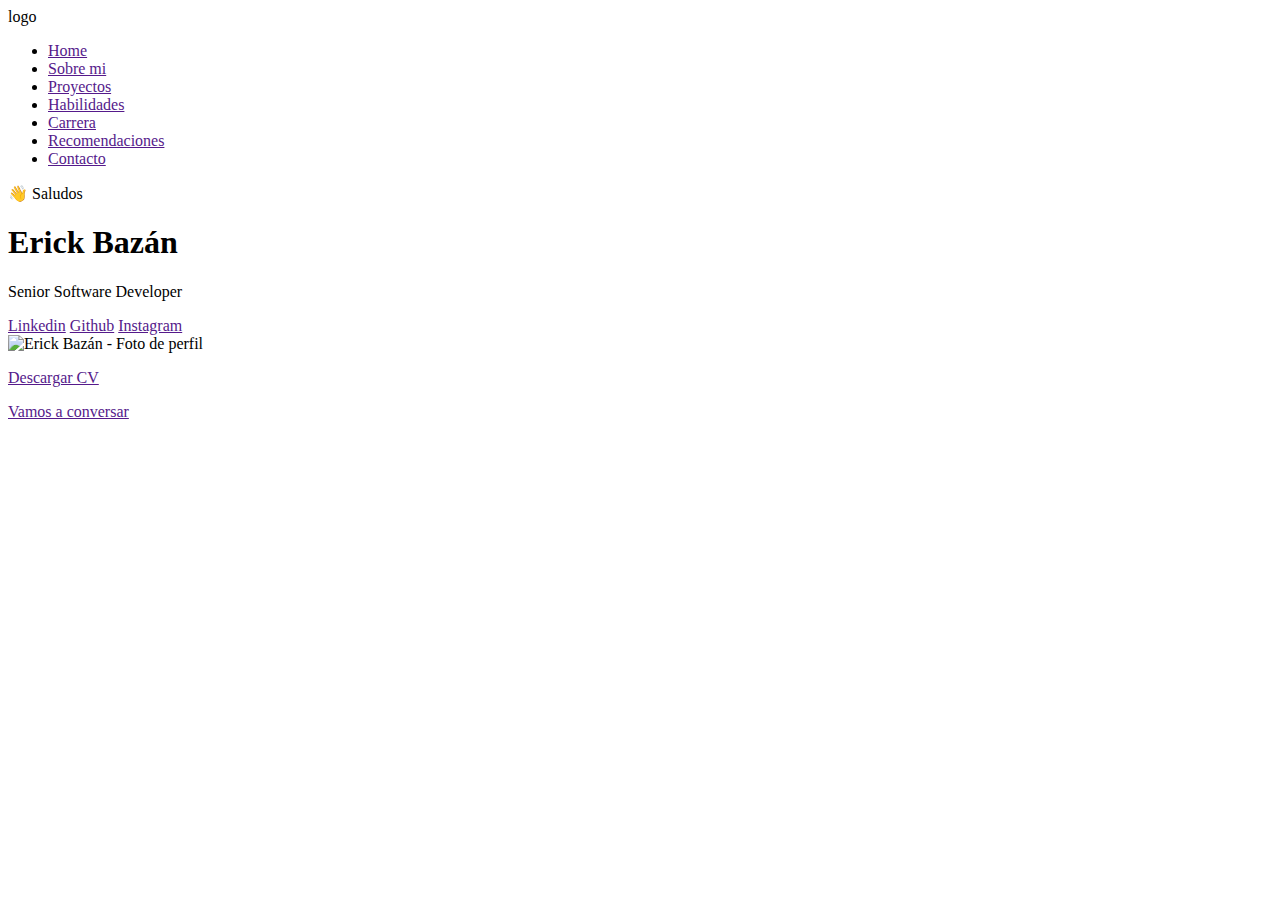
==== semana-2/index.html @ 35081e46 "feat:se empezó a programar el portafolio" ====
<!DOCTYPE html>
<html lang="en">
<head>
    <meta charset="UTF-8">
    <meta name="viewport" content="width=device-width, initial-scale=1.0">
    <title>Erick Bazán</title>
</head>
<body>
    <nav>
        <div>
            logo
        </div>
        <div>
            <ul>
                <li>
                    <a href="">Home</a>
                </li>
                <li>
                    <a href="">Sobre mi</a>
                </li>
                <li>
                    <a href="">Proyectos</a>
                </li>
                <li>
                    <a href="">Habilidades</a>
                </li>
                <li>
                    <a href="">Carrera</a>
                </li>
                <li>
                    <a href="">Recomendaciones</a>
                </li>
                <li>
                    <a href="">Contacto</a>
                </li>
            </ul>
        </div>
    </nav>
    <main>
        <div>
            <p>👋 Saludos</p>
            <h1>Erick Bazán</h1>
            <p>Senior Software Developer</p>
            <div>
                <a href="">Linkedin</a>
                <a href="">Github</a>
                <a href="">Instagram</a>
            </div>
        </div>
        <div>
            <img src="" alt="Erick Bazán - Foto de perfil">
        </div>
        <div>
            <p>
                <a href="">Descargar CV</a>
            </p>
            <P>
                <a href="">Vamos a conversar</a>
            </P>
        </div>
    </main>
</body>
</html>
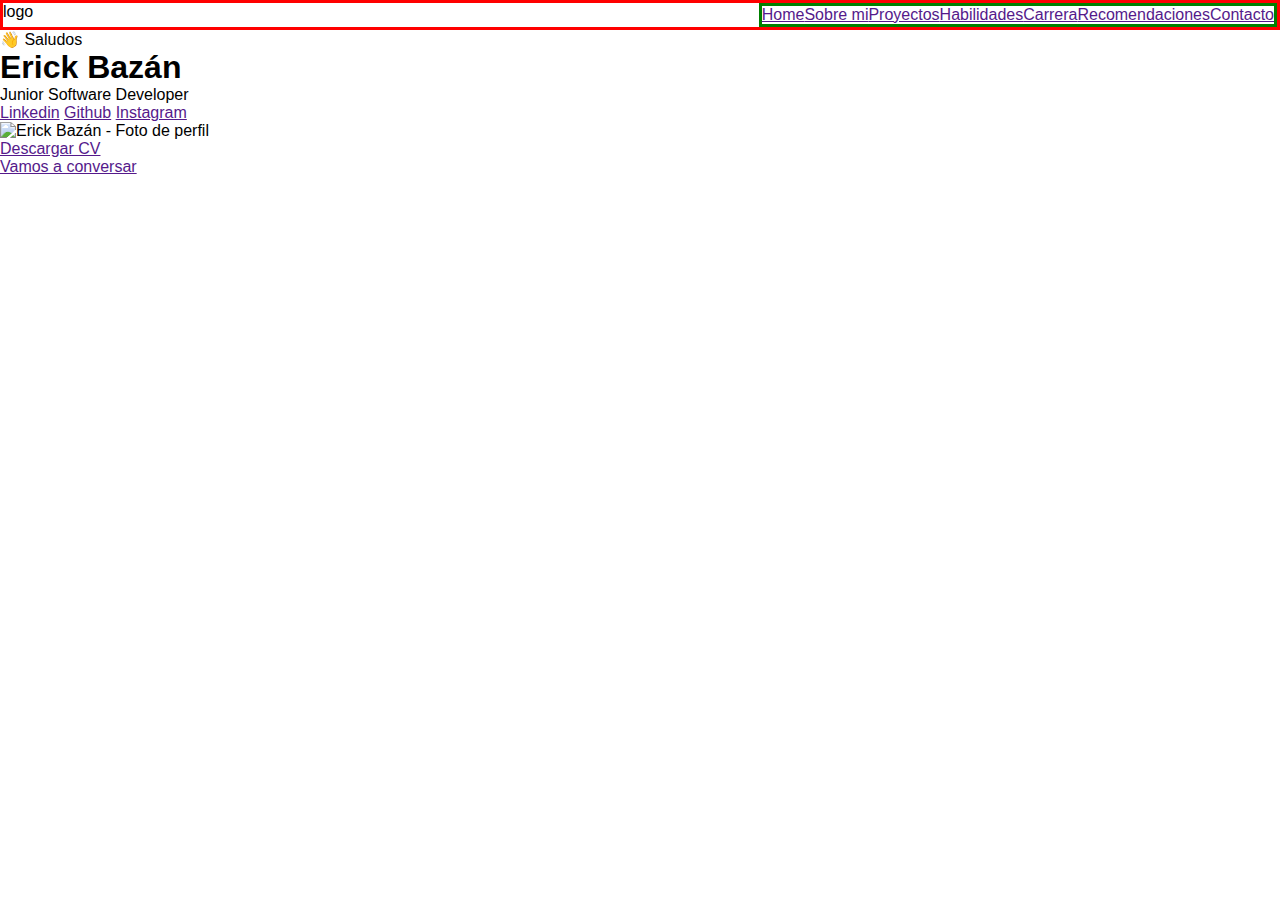
==== commit f0a2e51d: "feat: reto semana 3" ====
--- a/semana-2/index.html
+++ b/semana-2/index.html
@@ -4,6 +4,7 @@
     <meta charset="UTF-8">
     <meta name="viewport" content="width=device-width, initial-scale=1.0">
     <title>Erick Bazán</title>
+    <link rel="stylesheet" href="./css/style.css">
 </head>
 <body>
     <nav>
@@ -11,7 +12,7 @@
             logo
         </div>
         <div>
-            <ul>
+            <ul class="nav-list">
                 <li>
                     <a href="">Home</a>
                 </li>
@@ -40,7 +41,7 @@
         <div>
             <p>👋 Saludos</p>
             <h1>Erick Bazán</h1>
-            <p>Senior Software Developer</p>
+            <p>Junior Software Developer</p>
             <div>
                 <a href="">Linkedin</a>
                 <a href="">Github</a>
--- a/semana-2/css/style.css
+++ b/semana-2/css/style.css
@@ -0,0 +1,23 @@
+*{
+    margin: 0;
+    padding: 0;
+}
+/* 1em = 16 px */
+body{
+    font-family: Helvetica, sans-serif;
+}
+
+nav{
+    border: solid red;
+    display: flex;
+    justify-content: space-between; /* alineación horizontal*/
+}
+
+.nav-list {
+    border: solid green;
+    display: flex;
+    list-style: none;
+    gap: 0px;
+
+}
+
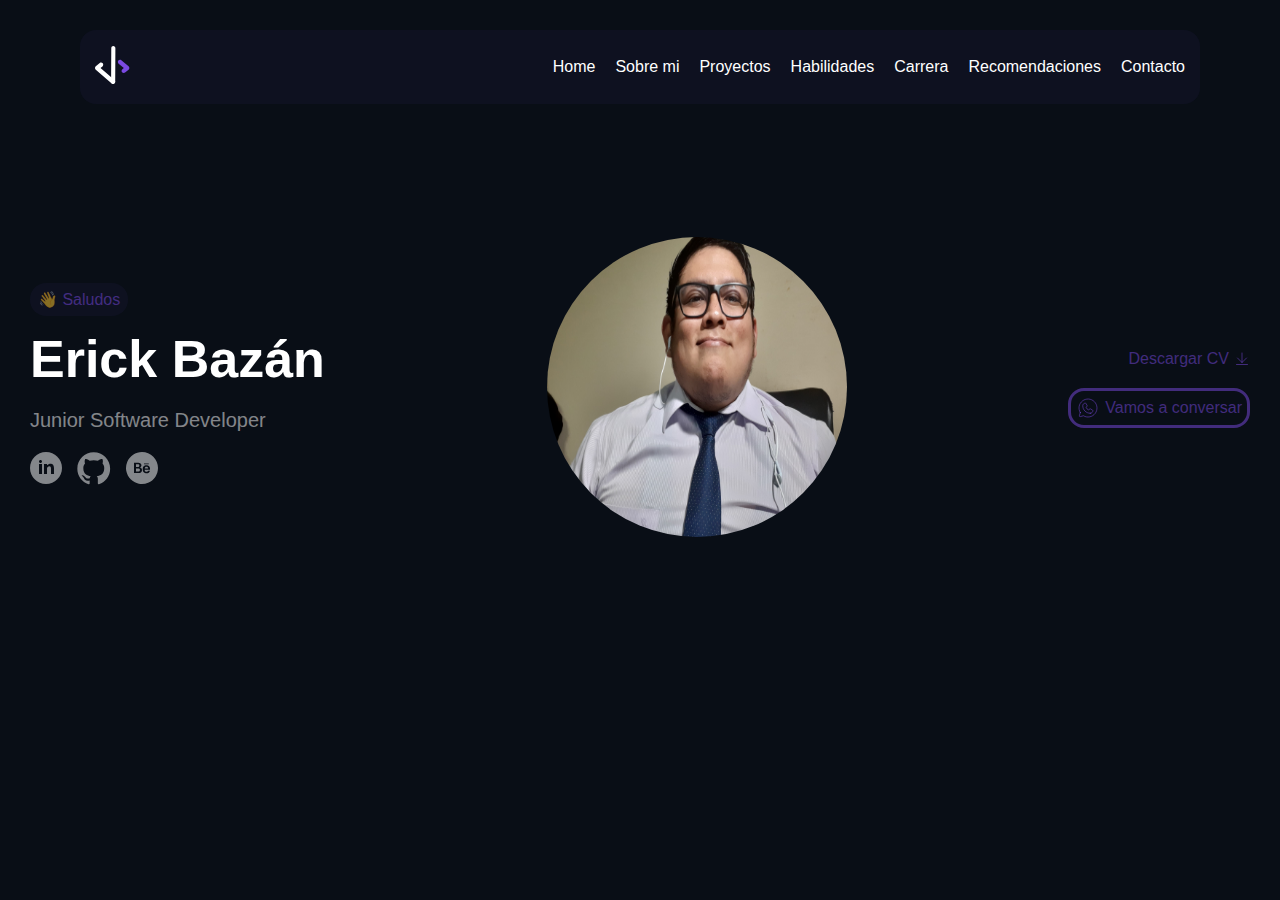
==== commit b95c1fee: "design: main" ====
--- a/semana-2/index.html
+++ b/semana-2/index.html
@@ -1,65 +1,72 @@
 <!DOCTYPE html>
 <html lang="en">
-<head>
-    <meta charset="UTF-8">
-    <meta name="viewport" content="width=device-width, initial-scale=1.0">
-    <title>Erick Bazán</title>
-    <link rel="stylesheet" href="./css/style.css">
-</head>
-<body>
-    <nav>
-        <div>
-            logo
-        </div>
-        <div>
-            <ul class="nav-list">
-                <li>
-                    <a href="">Home</a>
-                </li>
-                <li>
-                    <a href="">Sobre mi</a>
-                </li>
-                <li>
-                    <a href="">Proyectos</a>
-                </li>
-                <li>
-                    <a href="">Habilidades</a>
-                </li>
-                <li>
-                    <a href="">Carrera</a>
-                </li>
-                <li>
-                    <a href="">Recomendaciones</a>
-                </li>
-                <li>
-                    <a href="">Contacto</a>
-                </li>
-            </ul>
-        </div>
-    </nav>
-    <main>
-        <div>
-            <p>👋 Saludos</p>
-            <h1>Erick Bazán</h1>
-            <p>Junior Software Developer</p>
+    <head>
+        <meta charset="UTF-8" />
+        <meta name="viewport" content="width=device-width, initial-scale=1.0" />
+        <title>Erick Bazán</title>
+        <link rel="stylesheet" href="./css/style.css" />
+    </head>
+    <body>
+        <nav>
             <div>
-                <a href="">Linkedin</a>
-                <a href="">Github</a>
-                <a href="">Instagram</a>
+                <img src="./images/logo-1.svg" width="35" height="40" alt="" />
             </div>
-        </div>
-        <div>
-            <img src="" alt="Erick Bazán - Foto de perfil">
-        </div>
-        <div>
-            <p>
-                <a href="">Descargar CV</a>
-            </p>
-            <P>
-                <a href="">Vamos a conversar</a>
-            </P>
-        </div>
-    </main>
-</body>
+            <div>
+                <ul class="nav-list">
+                    <li>
+                        <a href="">Home</a>
+                    </li>
+                    <li>
+                        <a href="">Sobre mi</a>
+                    </li>
+                    <li>
+                        <a href="">Proyectos</a>
+                    </li>
+                    <li>
+                        <a href="">Habilidades</a>
+                    </li>
+                    <li>
+                        <a href="">Carrera</a>
+                    </li>
+                    <li>
+                        <a href="">Recomendaciones</a>
+                    </li>
+                    <li>
+                        <a href="">Contacto</a>
+                    </li>
+                </ul>
+            </div>
+        </nav>
+        <main>
+            <div>
+                <span class="gretting">👋 Saludos</span>
+                <h1 class="title">Erick Bazán</h1>
+                <p class="description">Junior Software Developer</p>
+                <div class="social-links">
+                    <a href="">
+                        <img src="./images/linkedin.svg" alt="Linkedin" />
+                    </a>
+                    <a href="">
+                        <img src="./images/github_2.svg" alt="" />
+                    </a>
+                    <a href="">
+                        <img src="./images/behance.svg" alt="" />
+                    </a>
+                </div>
+            </div>
+            <div class="container-profile">
+                <img
+                    src="./images/profile.jpg"
+                    width="300px"
+                    alt="Erick Bazán - Foto de perfil"
+                />
+            </div>
+            <div class="container-contact">
+                <a href=""
+                    >Descargar CV <img src="./images/download.svg" alt=""
+                /></a>
+                <a href=""><img src="./images/whatsapp.svg" alt="">Vamos a conversar </a>
+            </div>
+        </main>
+    </body>
 </html>
-
--- a/semana-2/css/style.css
+++ b/semana-2/css/style.css
@@ -5,19 +5,108 @@
 /* 1em = 16 px */
 body{
     font-family: Helvetica, sans-serif;
+    background-color: #090E16;
+    color: white;
 }
 
 nav{
-    border: solid red;
+    /* border: solid red; */
     display: flex;
     justify-content: space-between; /* alineación horizontal*/
+    background-color: rgba(123, 74, 226, 0.05);
+    margin-top: 30px;
+    margin-bottom: 30px;
+    margin-left: 80px;
+    margin-right: 80px;
+    padding: 15px;
+    border-radius: 16PX;
+    align-items: center;
 }
 
 .nav-list {
-    border: solid green;
+    /* border: solid green; */
     display: flex;
     list-style: none;
-    gap: 0px;
+    gap: 20px;
+}
+
+.nav-list > li > a {
+    text-decoration: none;
+    color: white;
+}
+
+.nav-list > li > a:hover {
+    color: rgba(123, 74, 226, 0.5);
+}
+
+main{
+    /* border: solid red; */
+    height: 50vh;
+    display: flex;
+    justify-content: space-between;
+    align-items: center;
+    padding: 30px;
+    
+}
+
+.gretting{
+    background-color: rgba(123, 74, 226, 0.05);
+    color: rgba(123, 74, 226, 0.5);
+    padding: 8px;
+    border-radius: 16px;
+}
+
+.title{
+    font-size: 52px;
+    margin-top: 20px;
+    margin-bottom: 20px;
+}
+
+.description{
+    font-size: 20px;
+    color: rgba(255, 255, 255, 0.5);
+    font-weight: 300;
+    margin-bottom: 20px;
+}
+
+.social-links{
+    display: flex;
+    gap: 15px;
+    align-items: center;
+}
+
+.container-profile > img{
+    width: 300px;
+    height: 300px;
+    border-radius: 50%;
+}
+
+.container-contact{
+    display: flex;
+    flex-direction: column;
+    gap: 20px;
+    align-items: end;
 
 }
 
+.container-contact > a{
+    text-decoration: none;
+    color: rgba(123, 74, 226, 0.5);
+}
+
+.container-contact > a:first-child{
+    /* border: solid red; */
+    display: flex;
+    align-items: center;
+    gap: 5px;
+}
+
+.container-contact > a:last-child{
+    border: rgba(123, 74, 226, 0.5) solid;
+    display: flex;
+    align-items: center;
+    gap: 5px;
+    padding: 5px;
+    border-radius: 16px;
+
+}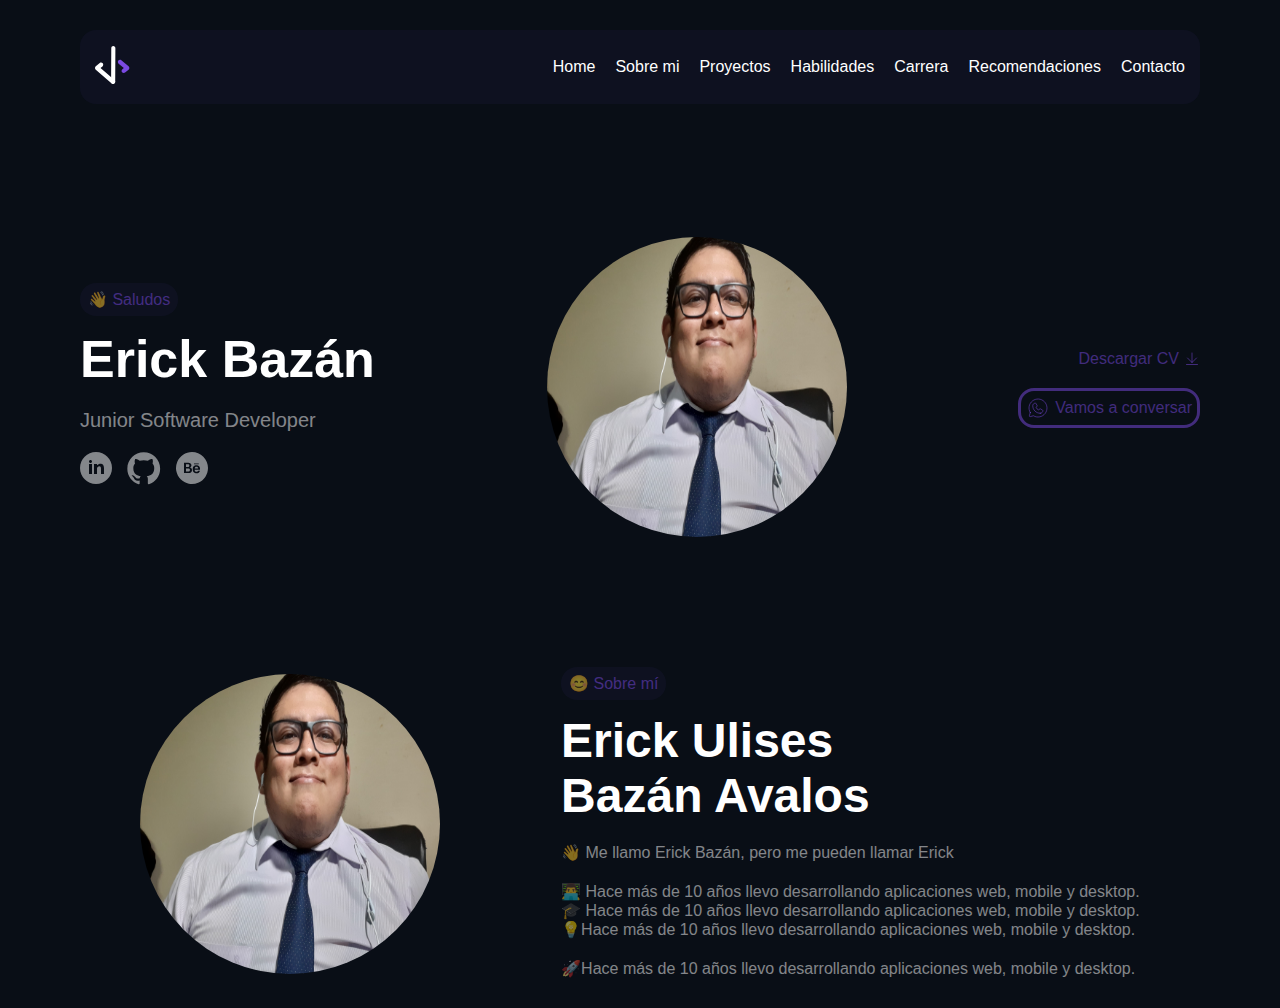
==== commit 0bda4073: "design: style" ====
--- a/semana-2/index.html
+++ b/semana-2/index.html
@@ -68,5 +68,27 @@
                 <a href=""><img src="./images/whatsapp.svg" alt="">Vamos a conversar </a>
             </div>
         </main>
+        <section class="container-about-me">
+            <div>
+                <img
+                    src="./images/profile.jpg"
+                    width="300px"
+                    alt="Erick Bazán - Foto de perfil"
+                />
+            </div>
+            <div>
+                <span class="gretting"> 😊 Sobre mí</span>
+                <h2 class="mt-20">Erick Ulises</h2>
+                <h2 class="mb-20">Bazán Avalos</h2>
+                <p class="mb-20">
+                    👋 Me llamo Erick Bazán, pero me pueden llamar Erick
+                </p>
+                <p> 👨‍💻 Hace más de 10 años llevo desarrollando aplicaciones web, mobile y desktop.</p>
+                <p> 🎓 Hace más de 10 años llevo desarrollando aplicaciones web, mobile y desktop.</p>
+                <p> 💡Hace más de 10 años llevo desarrollando aplicaciones web, mobile y desktop.</p>
+                <p class="mt-20"> 🚀Hace más de 10 años llevo desarrollando aplicaciones web, mobile y desktop.</p>
+
+            </div>
+        </section>
     </body>
 </html>
--- a/semana-2/css/style.css
+++ b/semana-2/css/style.css
@@ -45,7 +45,7 @@
     display: flex;
     justify-content: space-between;
     align-items: center;
-    padding: 30px;
+    padding: 30px 80px;
     
 }
 
@@ -109,4 +109,32 @@
     padding: 5px;
     border-radius: 16px;
 
+}
+
+.container-about-me{
+    display: flex;
+    justify-content: space-around;
+    padding: 30px 80px;
+}
+
+.container-about-me > div > img {
+    width: 300px;
+    height: 300px;
+    border-radius: 50%;
+}
+
+.mt-20{
+    margin-top: 20px;
+}
+
+.mb-20{
+    margin-bottom: 20px;
+}
+
+.container-about-me > div > h2 {
+    font-size: 48px;
+}
+
+.container-about-me > div > p {
+    color: rgba(255, 255, 255, 0.5);
 }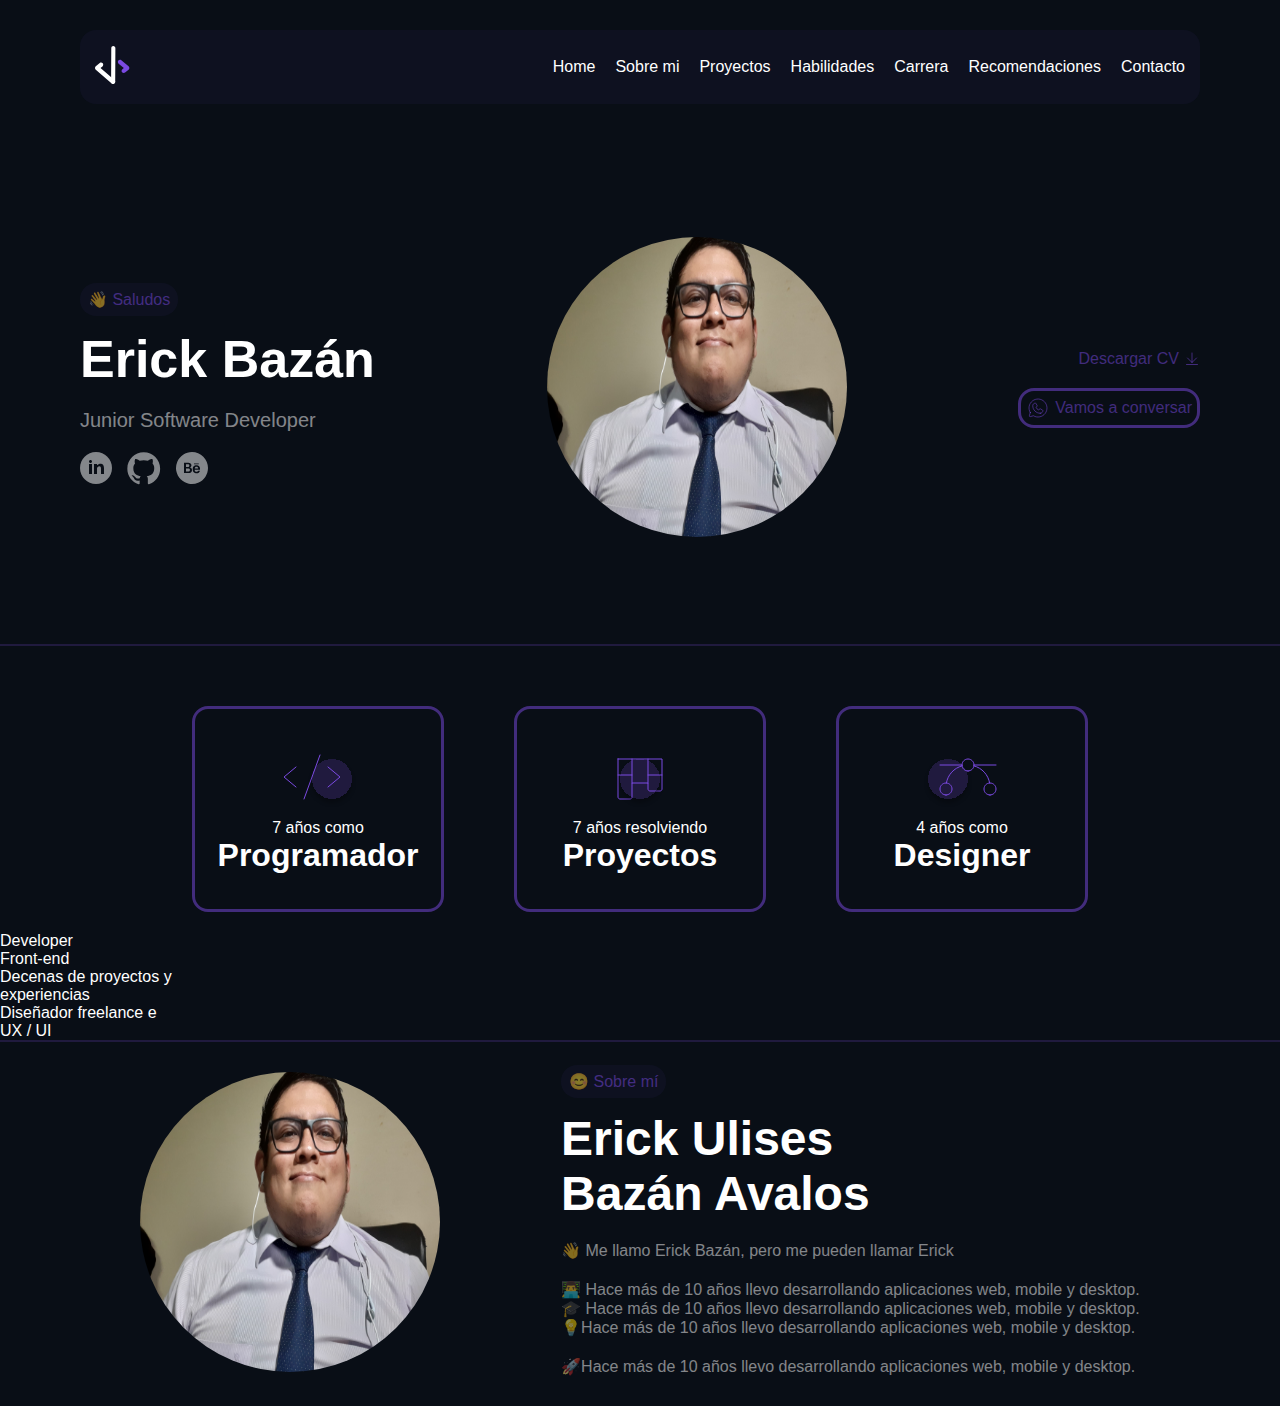
==== commit 3293f4f1: "feat: cards" ====
--- a/semana-2/index.html
+++ b/semana-2/index.html
@@ -4,6 +4,12 @@
         <meta charset="UTF-8" />
         <meta name="viewport" content="width=device-width, initial-scale=1.0" />
         <title>Erick Bazán</title>
+        <link rel="preconnect" href="https://fonts.googleapis.com" />
+        <link rel="preconnect" href="https://fonts.gstatic.com" crossorigin />
+        <link
+            href="https://fonts.googleapis.com/css2?family=Raleway:wght@100;200;300;400;500;600;700;800;900&display=swap"
+            rel="stylesheet"
+        />
         <link rel="stylesheet" href="./css/style.css" />
     </head>
     <body>
@@ -68,6 +74,46 @@
                 <a href=""><img src="./images/whatsapp.svg" alt="">Vamos a conversar </a>
             </div>
         </main>
+        <hr class="divider" />
+        <section>
+            <div class="container-cards">
+                <div>
+                    <img src="./images/code-icon.svg" alt="">
+                    <p>7 años como</p>
+                    <h5>Programador</h5>
+                </div>
+                <div>
+                    <img src="./images/projects-icon.svg" alt="">
+                    <p>7 años resolviendo</p>
+                    <h5>Proyectos</h5>
+
+                </div>
+                <div>
+                    <img src="images/design-icon.svg" alt="">
+                    <p>4 años como </p>
+                    <h5>Designer </h5>
+                </div>
+            </div>
+            <div>
+                <div>
+                    <p>Developer</p>
+                    <p>Front-end</p>
+                </div>
+                <div>
+                    <p>Decenas de proyectos y</p>
+                    <p>experiencias</p>
+                </div>
+                <div>
+                    <p>Diseñador freelance e</p>
+                    <p>UX / UI</p>
+                </div>
+                    
+                </div>
+                
+                
+            </div>
+        </section>
+        <hr class="divider" />
         <section class="container-about-me">
             <div>
                 <img
--- a/semana-2/css/style.css
+++ b/semana-2/css/style.css
@@ -4,9 +4,13 @@
 }
 /* 1em = 16 px */
 body{
-    font-family: Helvetica, sans-serif;
+    font-family: "Roleway", sans-serif;
     background-color: #090E16;
     color: white;
+}
+
+.divider{
+    border: solid 0.5px rgba(123, 74, 226, 0.2);
 }
 
 nav{
@@ -111,6 +115,42 @@
 
 }
 
+
+.container-cards{
+    display: flex;
+    justify-content: center;
+    /* border: solid red; */
+    margin-top: 60px;
+    margin-bottom: 20px;
+    gap: 70px;
+    
+
+}
+
+
+.container-cards > div {
+    text-align: center;
+    border: solid rgba(123, 74, 226, 0.5);
+    display: flex;
+    flex-direction: column;
+    justify-content: center;
+    align-items: center;
+    width: 246px;
+    height: 200px;
+    border-radius: 16px;
+
+}
+
+.container-cards > div > p{
+    font-weight: 300;
+    margin-top: 10px;
+}
+
+.container-cards > div > h5{
+    font-size: 32px;
+    font-weight: bold;
+}
+
 .container-about-me{
     display: flex;
     justify-content: space-around;
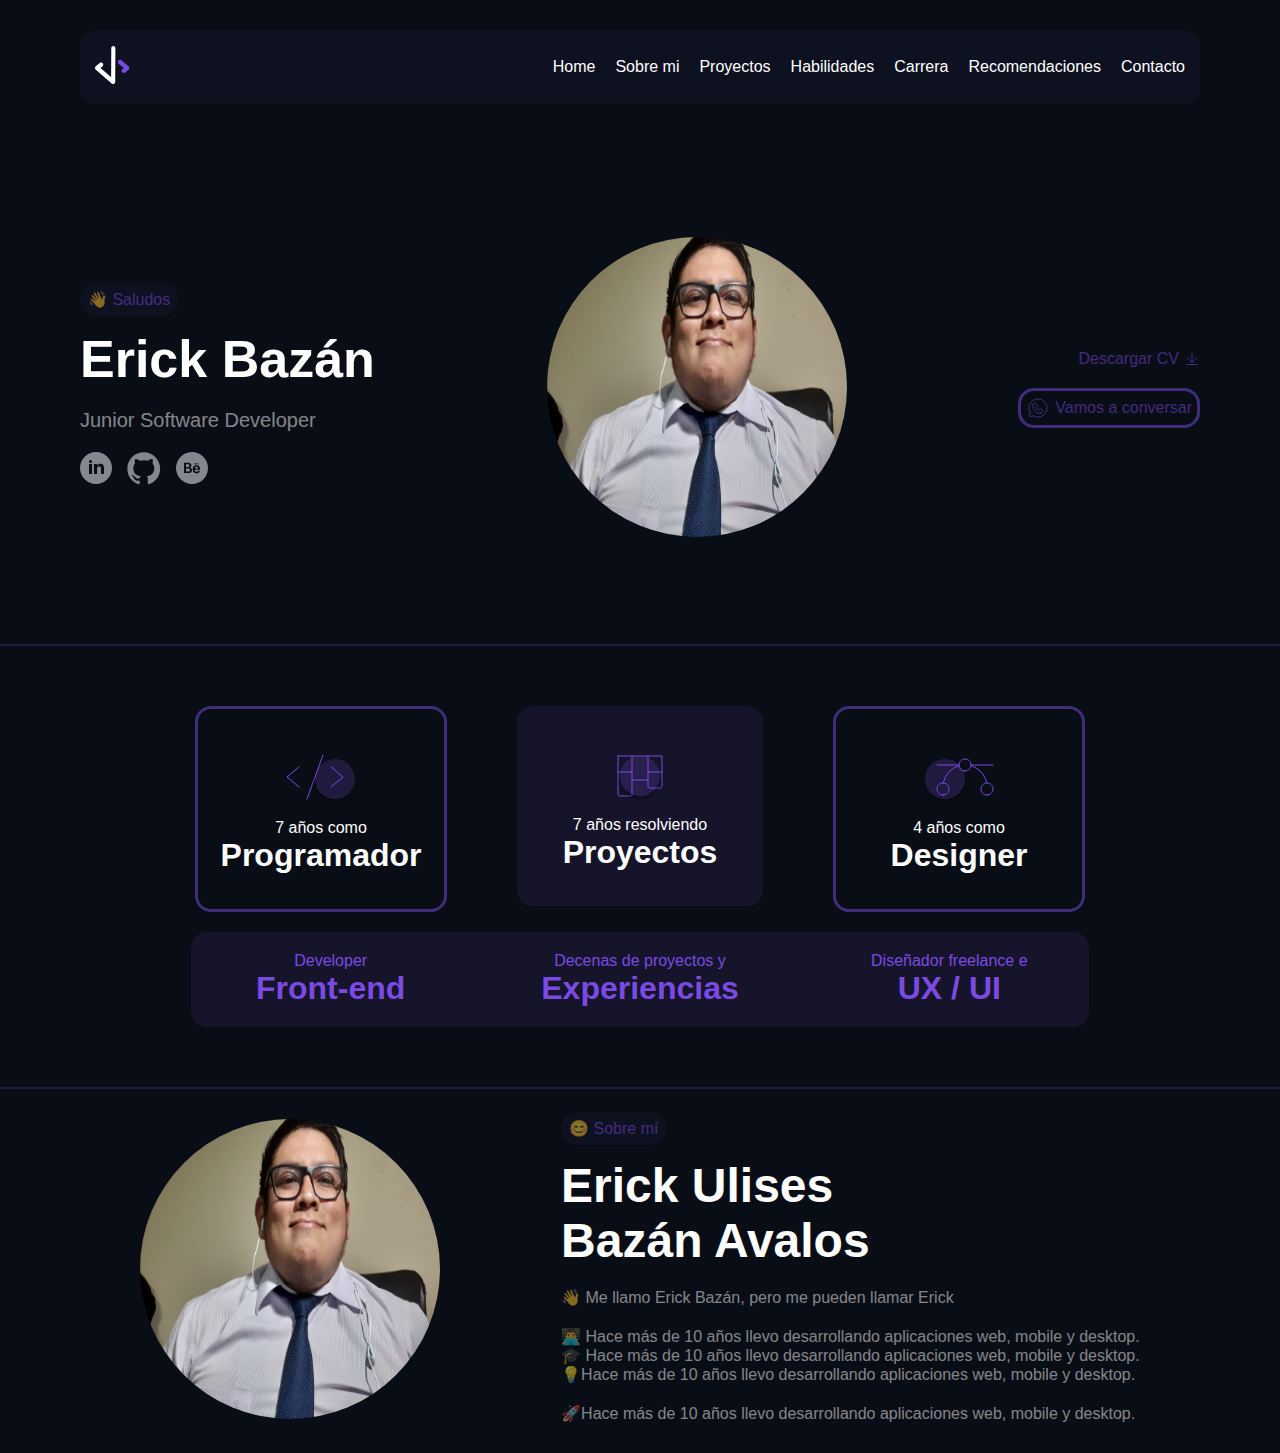
==== commit ea4fea3a: "feat:card final" ====
--- a/semana-2/index.html
+++ b/semana-2/index.html
@@ -94,18 +94,18 @@
                     <h5>Designer </h5>
                 </div>
             </div>
-            <div>
+            <div class="description-cards">
                 <div>
                     <p>Developer</p>
-                    <p>Front-end</p>
+                    <h5>Front-end</h5>
                 </div>
                 <div>
                     <p>Decenas de proyectos y</p>
-                    <p>experiencias</p>
+                    <h5>Experiencias</h5>
                 </div>
                 <div>
                     <p>Diseñador freelance e</p>
-                    <p>UX / UI</p>
+                    <h5>UX / UI</h5>
                 </div>
                     
                 </div>
--- a/semana-2/css/style.css
+++ b/semana-2/css/style.css
@@ -138,7 +138,6 @@
     width: 246px;
     height: 200px;
     border-radius: 16px;
-
 }
 
 .container-cards > div > p{
@@ -149,6 +148,49 @@
 .container-cards > div > h5{
     font-size: 32px;
     font-weight: bold;
+}
+
+.container-cards > div:nth-child(2) {
+    background-color: rgba(123, 74, 226, 0.1);
+    border: none;
+}
+
+.description-cards{
+    /* border: solid red; */
+    display: flex;
+    justify-content: center;
+    gap: 70px;
+    background-color: rgba(123, 74, 226, 0.1);
+    width: 858px;
+    margin: auto;
+    padding: 20px;
+    /* margin-top: 40px; */
+    margin-bottom: 60px;
+    border-radius: 16px;
+    color: #7b4ae2 ;
+}
+
+.description-cards > div {
+    text-align: center;
+    /* border: solid rgba(123, 74, 226, 0.5); */
+    display: flex;
+    flex-direction: column;
+    justify-content: center;
+    align-items: center;
+    width: 246px;
+    /* height: 100px; */
+    
+}
+
+.description-cards > div > p{
+    font-weight: 300;
+    /* margin-top: 10px; */
+}
+
+.description-cards > div > h5{
+    font-size: 32px;
+    font-weight: bold;
+    
 }
 
 .container-about-me{
